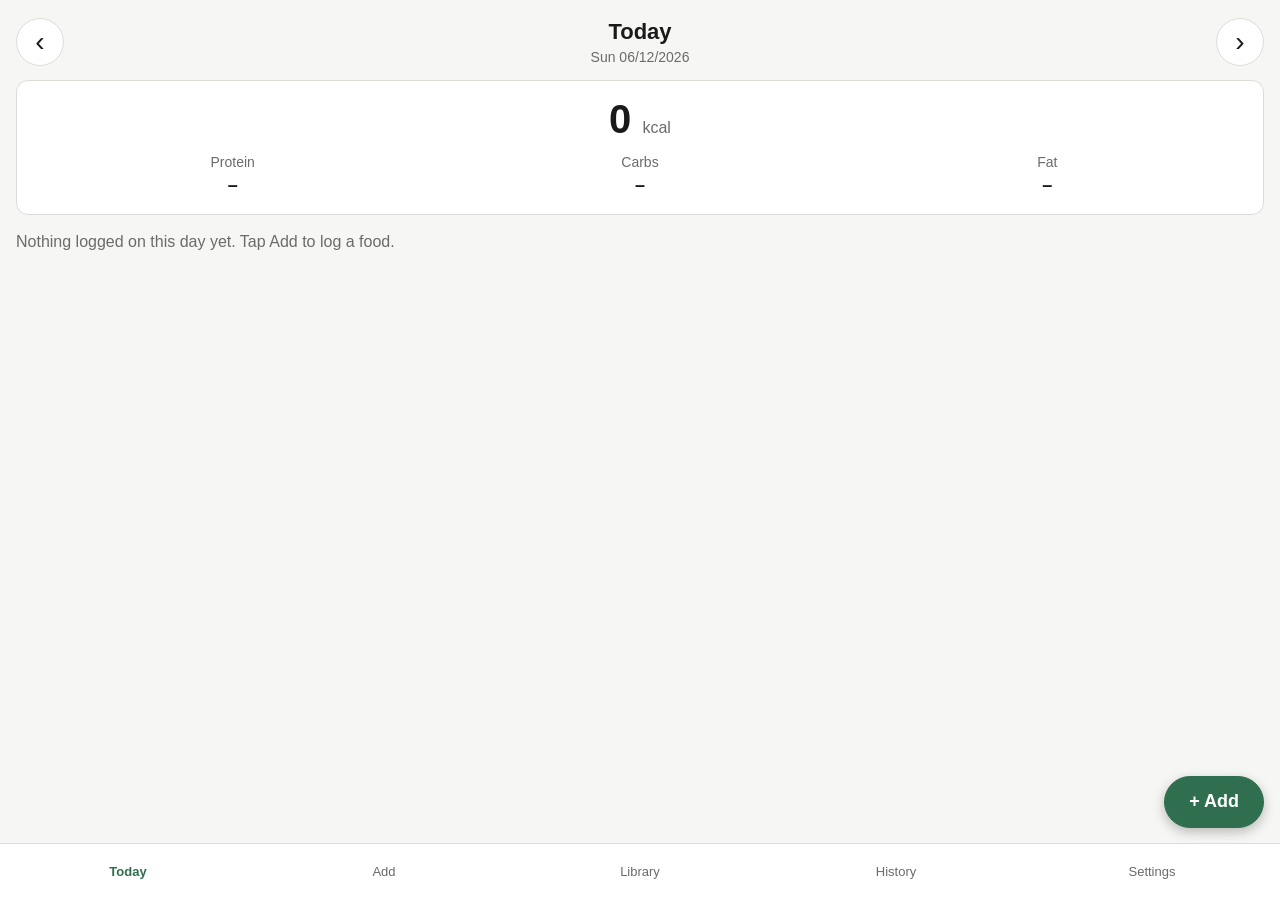
==== index.html @ 3bec568e "Stage 5: offline and install, rename to simple-kcal" ====
<!doctype html>
<html lang="en-GB">
<head>
  <meta charset="utf-8">
  <meta name="viewport" content="width=device-width, initial-scale=1, viewport-fit=cover">
  <meta name="theme-color" content="#f6f6f4" media="(prefers-color-scheme: light)">
  <meta name="theme-color" content="#141414" media="(prefers-color-scheme: dark)">
  <title>simple-kcal</title>
  <link rel="manifest" href="manifest.json">
  <link rel="icon" type="image/png" sizes="192x192" href="icons/icon-192.png">
  <link rel="apple-touch-icon" href="icons/apple-touch-icon.png">
  <meta name="apple-mobile-web-app-capable" content="yes">
  <meta name="mobile-web-app-capable" content="yes">
  <meta name="apple-mobile-web-app-title" content="simple-kcal">
  <meta name="apple-mobile-web-app-status-bar-style" content="default">
  <link rel="stylesheet" href="style.css">
  <script defer src="calc.js"></script>
  <script defer src="app.js"></script>
</head>
<body>
  <main>
    <div id="load-error" class="message error" role="alert" hidden></div>

    <button type="button" id="backup-banner" class="banner" hidden>
      It's been over a week since your last backup. Export a backup in Settings.
    </button>

    <!-- Today -->
    <section id="screen-today" class="screen" data-screen="today">
      <div class="date-nav">
        <button type="button" id="prev-day" class="icon-btn" aria-label="Previous day">&#8249;</button>
        <button type="button" id="day-title-btn" class="day-title" aria-label="Go to today">
          <span id="day-title">Today</span>
          <span id="day-subtitle" class="muted small"></span>
        </button>
        <button type="button" id="next-day" class="icon-btn" aria-label="Next day">&#8250;</button>
      </div>

      <div class="card totals">
        <div class="total-kcal"><span id="total-kcal">0</span> <span class="unit">kcal</span></div>
        <div class="macro-grid">
          <div><span class="muted small">Protein</span><strong id="total-protein">&ndash;</strong></div>
          <div><span class="muted small">Carbs</span><strong id="total-carbs">&ndash;</strong></div>
          <div><span class="muted small">Fat</span><strong id="total-fat">&ndash;</strong></div>
        </div>
        <p id="macro-note" class="muted small" hidden></p>
      </div>

      <ul id="entry-list" class="list"></ul>
      <p id="entry-empty" class="placeholder" hidden>Nothing logged on this day yet. Tap Add to log a food.</p>

      <button type="button" id="today-add" class="btn btn-primary fab">+ Add</button>
    </section>

    <!-- Add -->
    <section id="screen-add" class="screen" data-screen="add" hidden>
      <h1>Add</h1>
      <p id="add-date-note" class="muted small"></p>
      <input type="search" id="food-search" class="search" placeholder="Search my foods and recipes" autocomplete="off" enterkeyhint="search">
      <div class="button-row add-buttons">
        <button type="button" id="new-food-btn" class="btn">New food</button>
        <button type="button" id="new-recipe-btn" class="btn">New recipe</button>
        <button type="button" id="quick-add-btn" class="btn">Quick add</button>
      </div>
      <h2 id="food-list-heading">Recent</h2>
      <ul id="food-results" class="list"></ul>
      <div id="food-empty" class="placeholder" hidden></div>
    </section>

    <!-- Library -->
    <section id="screen-library" class="screen" data-screen="library" hidden>
      <h1>Library</h1>
      <input type="search" id="library-search" class="search" placeholder="Search my foods and recipes" autocomplete="off" enterkeyhint="search">
      <h2 id="library-foods-heading">Foods</h2>
      <ul id="library-foods" class="list"></ul>
      <h2 id="library-recipes-heading">Recipes</h2>
      <ul id="library-recipes" class="list"></ul>
      <p id="library-empty" class="placeholder" hidden></p>
    </section>

    <!-- History -->
    <section id="screen-history" class="screen" data-screen="history" hidden>
      <h1>History</h1>
      <p class="placeholder">A calendar of past days will appear here.</p>
    </section>

    <!-- Settings -->
    <section id="screen-settings" class="screen" data-screen="settings" hidden>
      <h1>Settings</h1>

      <div class="card">
        <h2>Backup</h2>
        <p>Last backed up: <strong id="last-backup">Never</strong></p>
        <p class="muted" id="data-counts"></p>
        <div class="button-row">
          <button type="button" id="export-btn" class="btn btn-primary">Export backup</button>
          <button type="button" id="import-btn" class="btn">Import backup</button>
        </div>
        <input type="file" id="import-file" accept=".json,application/json" hidden>
        <p id="settings-message" class="message" role="status" hidden></p>
        <p class="muted small">Importing replaces all data on this phone.</p>
      </div>

      <div class="card">
        <h2>About</h2>
        <p>simple-kcal version <span id="app-version"></span></p>
        <p class="muted small">All data is stored on this phone only.</p>
      </div>
    </section>
  </main>

  <nav class="tabbar" aria-label="Main">
    <button type="button" data-tab="today" aria-current="page">Today</button>
    <button type="button" data-tab="add">Add</button>
    <button type="button" data-tab="library">Library</button>
    <button type="button" data-tab="history">History</button>
    <button type="button" data-tab="settings">Settings</button>
  </nav>

  <div id="toast" class="toast" role="status" hidden>
    <span id="toast-text"></span>
    <button type="button" id="toast-undo" class="toast-undo" hidden>Undo</button>
  </div>

  <!-- Log a saved food or recipe: choose amount -->
  <dialog id="amount-dialog" class="sheet">
    <form id="amount-form" novalidate>
      <h2 id="amount-title"></h2>
      <p id="amount-per" class="muted small"></p>
      <fieldset id="amount-unit-field" class="field segmented" hidden>
        <legend>Log by</legend>
        <label><input type="radio" name="amount-unit" value="portion" checked> Portions</label>
        <label><input type="radio" name="amount-unit" value="g"> Grams</label>
      </fieldset>
      <label class="field">
        <span id="amount-label">Amount (g)</span>
        <input type="text" id="amount-qty" inputmode="decimal" autocomplete="off">
      </label>
      <p id="amount-preview" class="preview"></p>
      <p class="message error" hidden></p>
      <div class="button-row">
        <button type="button" class="btn" data-close>Cancel</button>
        <button type="submit" class="btn btn-primary" autofocus>Log</button>
      </div>
    </form>
  </dialog>

  <!-- New food: describe it, say how much was eaten, log it (and optionally save it) -->
  <dialog id="food-dialog" class="sheet">
    <form id="food-form" novalidate>
      <h2>New food</h2>

      <h3 class="sheet-section">The food</h3>
      <p class="muted small">As on the packet or label.</p>
      <label class="field">
        <span>Name</span>
        <input type="text" id="food-name" autocomplete="off" autocapitalize="sentences" enterkeyhint="next">
      </label>
      <fieldset class="field segmented">
        <legend>Values are</legend>
        <label><input type="radio" name="food-unit" value="100g" checked> per 100 g</label>
        <label><input type="radio" name="food-unit" value="item"> per item</label>
      </fieldset>
      <label class="field">
        <span id="food-kcal-label">Calories per 100 g (kcal)</span>
        <input type="text" id="food-kcal" inputmode="decimal" autocomplete="off">
      </label>
      <div class="field-row">
        <label class="field"><span>Protein (g)</span><input type="text" id="food-protein" inputmode="decimal" autocomplete="off" placeholder="optional"></label>
        <label class="field"><span>Carbs (g)</span><input type="text" id="food-carbs" inputmode="decimal" autocomplete="off" placeholder="optional"></label>
        <label class="field"><span>Fat (g)</span><input type="text" id="food-fat" inputmode="decimal" autocomplete="off" placeholder="optional"></label>
      </div>

      <h3 class="sheet-section">What you ate</h3>
      <label class="field">
        <span id="food-qty-label">Amount eaten (g)</span>
        <input type="text" id="food-qty" inputmode="decimal" autocomplete="off">
      </label>
      <p id="food-preview" class="preview"></p>

      <p class="message error" hidden></p>
      <label class="check">
        <input type="checkbox" id="food-save" checked> Save to my foods for next time
      </label>
      <div class="button-row">
        <button type="button" class="btn" data-close>Cancel</button>
        <button type="submit" class="btn btn-primary">Log</button>
      </div>
    </form>
  </dialog>

  <!-- Edit a saved food (Library) -->
  <dialog id="edit-food-dialog" class="sheet">
    <form id="edit-food-form" novalidate>
      <h2>Edit saved food</h2>
      <p class="note small">This changes the food in your Library. Entries already logged keep their values unless you choose to update them.</p>
      <label class="field">
        <span>Name</span>
        <input type="text" id="edit-food-name" autocomplete="off" autocapitalize="sentences">
      </label>
      <fieldset class="field segmented">
        <legend>Values are</legend>
        <label><input type="radio" name="edit-food-unit" value="100g"> per 100 g</label>
        <label><input type="radio" name="edit-food-unit" value="item"> per item</label>
      </fieldset>
      <label class="field">
        <span id="edit-food-kcal-label">Calories per 100 g (kcal)</span>
        <input type="text" id="edit-food-kcal" inputmode="decimal" autocomplete="off">
      </label>
      <div class="field-row">
        <label class="field"><span>Protein (g)</span><input type="text" id="edit-food-protein" inputmode="decimal" autocomplete="off" placeholder="unknown"></label>
        <label class="field"><span>Carbs (g)</span><input type="text" id="edit-food-carbs" inputmode="decimal" autocomplete="off" placeholder="unknown"></label>
        <label class="field"><span>Fat (g)</span><input type="text" id="edit-food-fat" inputmode="decimal" autocomplete="off" placeholder="unknown"></label>
      </div>
      <p class="message error" hidden></p>
      <div class="button-row">
        <button type="button" id="edit-food-delete" class="btn btn-danger">Delete</button>
        <button type="button" class="btn" data-close>Cancel</button>
        <button type="submit" class="btn btn-primary">Save</button>
      </div>
    </form>
  </dialog>

  <!-- After editing a saved food: update entries already logged from it? -->
  <dialog id="apply-dialog" class="sheet">
    <form id="apply-form" novalidate>
      <h2 id="apply-title"></h2>
      <p id="apply-text" class="muted"></p>
      <div class="button-stack">
        <button type="button" id="apply-none" class="btn btn-primary" autofocus>Don't update</button>
        <button type="button" id="apply-today" class="btn"></button>
        <button type="button" id="apply-all" class="btn"></button>
      </div>
    </form>
  </dialog>

  <!-- Recipe builder: new (Add) or edit saved (Library) -->
  <dialog id="recipe-dialog" class="sheet">
    <form id="recipe-form" novalidate>
      <h2 id="recipe-title">New recipe</h2>
      <p id="recipe-note" class="note small" hidden>This changes the recipe in your Library. Entries already logged keep their values unless you choose to update them.</p>
      <label class="field">
        <span>Name</span>
        <input type="text" id="recipe-name" autocomplete="off" autocapitalize="sentences" enterkeyhint="done">
      </label>

      <h3 class="sheet-section">Ingredients</h3>
      <ul id="ingredient-list" class="list"></ul>
      <p id="ingredient-empty" class="muted small">No ingredients yet. Add everything that went into the batch.</p>
      <button type="button" id="add-ingredient" class="btn btn-wide">+ Add ingredient</button>

      <h3 class="sheet-section">The batch</h3>
      <div class="field-row">
        <label class="field"><span>Portions</span><input type="text" id="recipe-portions" inputmode="decimal" autocomplete="off"></label>
        <label class="field"><span>Cooked weight (g)</span><input type="text" id="recipe-weight" inputmode="decimal" autocomplete="off" placeholder="optional"></label>
      </div>
      <p class="muted small">Weigh the finished batch without the pan to log by grams. Leave blank to log by portion only.</p>
      <dl id="recipe-summary" class="summary"></dl>

      <div id="recipe-log-section">
        <h3 class="sheet-section">What you ate</h3>
        <fieldset class="field segmented">
          <legend>Log by</legend>
          <label><input type="radio" name="recipe-unit" value="portion" checked> Portions</label>
          <label><input type="radio" name="recipe-unit" value="g"> Grams</label>
        </fieldset>
        <label class="field">
          <span id="recipe-qty-label">Number of portions</span>
          <input type="text" id="recipe-qty" inputmode="decimal" autocomplete="off">
        </label>
        <p id="recipe-preview" class="preview"></p>
        <label class="check">
          <input type="checkbox" id="recipe-save" checked> Save to my recipes for next time
        </label>
      </div>

      <p class="message error" hidden></p>
      <div class="button-row">
        <button type="button" id="recipe-delete" class="btn btn-danger" hidden>Delete</button>
        <button type="button" class="btn" data-close>Cancel</button>
        <button type="button" id="recipe-save-only" class="btn">Save only</button>
        <button type="submit" id="recipe-submit" class="btn btn-primary">Log</button>
      </div>
    </form>
  </dialog>

  <!-- Add or edit one ingredient of the recipe being built -->
  <dialog id="ingredient-dialog" class="sheet">
    <form id="ingredient-form" novalidate>
      <h2 id="ingredient-title">Add ingredient</h2>
      <div id="ingredient-pick">
        <input type="search" id="ingredient-search" class="search" placeholder="Search my foods" autocomplete="off" enterkeyhint="search">
        <ul id="ingredient-results" class="list"></ul>
        <p id="ingredient-results-empty" class="muted small" hidden></p>
        <h3 class="sheet-section">Or type it in</h3>
      </div>
      <p id="ingredient-copied" class="note small" hidden></p>
      <label class="field">
        <span>Name</span>
        <input type="text" id="ing-name" autocomplete="off" autocapitalize="sentences" enterkeyhint="next">
      </label>
      <fieldset class="field segmented">
        <legend>Values are</legend>
        <label><input type="radio" name="ing-unit" value="100g" checked> per 100 g</label>
        <label><input type="radio" name="ing-unit" value="item"> per item</label>
      </fieldset>
      <label class="field">
        <span id="ing-kcal-label">Calories per 100 g (kcal)</span>
        <input type="text" id="ing-kcal" inputmode="decimal" autocomplete="off">
      </label>
      <div class="field-row">
        <label class="field"><span>Protein (g)</span><input type="text" id="ing-protein" inputmode="decimal" autocomplete="off" placeholder="optional"></label>
        <label class="field"><span>Carbs (g)</span><input type="text" id="ing-carbs" inputmode="decimal" autocomplete="off" placeholder="optional"></label>
        <label class="field"><span>Fat (g)</span><input type="text" id="ing-fat" inputmode="decimal" autocomplete="off" placeholder="optional"></label>
      </div>
      <label class="field">
        <span id="ing-amount-label">Weight used (g)</span>
        <input type="text" id="ing-amount" inputmode="decimal" autocomplete="off">
      </label>
      <p id="ing-preview" class="preview"></p>
      <p class="message error" hidden></p>
      <div class="button-row">
        <button type="button" id="ingredient-remove" class="btn btn-danger" hidden>Remove</button>
        <button type="button" class="btn" data-close>Cancel</button>
        <button type="submit" id="ingredient-submit" class="btn btn-primary">Add</button>
      </div>
    </form>
  </dialog>

  <!-- Quick add -->
  <dialog id="quick-dialog" class="sheet">
    <form id="quick-form" novalidate>
      <h2>Quick add</h2>
      <label class="field">
        <span>Calories (kcal)</span>
        <input type="text" id="quick-kcal" inputmode="decimal" autocomplete="off" autofocus>
      </label>
      <label class="field">
        <span>Name</span>
        <input type="text" id="quick-name" autocomplete="off" autocapitalize="sentences" placeholder="optional">
      </label>
      <div class="field-row">
        <label class="field"><span>Protein (g)</span><input type="text" id="quick-protein" inputmode="decimal" autocomplete="off" placeholder="optional"></label>
        <label class="field"><span>Carbs (g)</span><input type="text" id="quick-carbs" inputmode="decimal" autocomplete="off" placeholder="optional"></label>
        <label class="field"><span>Fat (g)</span><input type="text" id="quick-fat" inputmode="decimal" autocomplete="off" placeholder="optional"></label>
      </div>
      <p class="message error" hidden></p>
      <div class="button-row">
        <button type="button" class="btn" data-close>Cancel</button>
        <button type="submit" class="btn btn-primary">Log</button>
      </div>
    </form>
  </dialog>

  <!-- Edit a log entry -->
  <dialog id="entry-dialog" class="sheet">
    <form id="entry-form" novalidate>
      <h2>Edit log entry</h2>
      <p id="entry-origin" class="muted small"></p>
      <label class="field">
        <span>Name</span>
        <input type="text" id="entry-name" autocomplete="off" autocapitalize="sentences" placeholder="optional">
      </label>
      <!-- Food and recipe entries: change the amount; totals recalculate from the entry's own values -->
      <div id="entry-amount-fields">
        <label class="field">
          <span id="entry-qty-label">Amount (g)</span>
          <input type="text" id="entry-qty" inputmode="decimal" autocomplete="off">
        </label>
        <p id="entry-preview" class="preview"></p>
        <details id="entry-nutrition" class="nutrition">
          <summary id="entry-nutrition-summary">Edit nutrition (per 100 g)</summary>
          <p class="muted small">Changes this entry only. Use it if the wrong values were entered when logging.</p>
          <label class="field"><span>Calories (kcal)</span><input type="text" id="entry-n-kcal" inputmode="decimal" autocomplete="off"></label>
          <div class="field-row">
            <label class="field"><span>Protein (g)</span><input type="text" id="entry-n-protein" inputmode="decimal" autocomplete="off" placeholder="unknown"></label>
            <label class="field"><span>Carbs (g)</span><input type="text" id="entry-n-carbs" inputmode="decimal" autocomplete="off" placeholder="unknown"></label>
            <label class="field"><span>Fat (g)</span><input type="text" id="entry-n-fat" inputmode="decimal" autocomplete="off" placeholder="unknown"></label>
          </div>
        </details>
      </div>
      <!-- Quick add entries: the numbers are the totals -->
      <div id="entry-quick-fields">
        <label class="field"><span>Calories (kcal)</span><input type="text" id="entry-kcal" inputmode="decimal" autocomplete="off"></label>
        <div class="field-row">
          <label class="field"><span>Protein (g)</span><input type="text" id="entry-protein" inputmode="decimal" autocomplete="off" placeholder="unknown"></label>
          <label class="field"><span>Carbs (g)</span><input type="text" id="entry-carbs" inputmode="decimal" autocomplete="off" placeholder="unknown"></label>
          <label class="field"><span>Fat (g)</span><input type="text" id="entry-fat" inputmode="decimal" autocomplete="off" placeholder="unknown"></label>
        </div>
      </div>
      <label class="field">
        <span>Date</span>
        <input type="date" id="entry-date">
      </label>
      <p class="message error" hidden></p>
      <div class="button-row">
        <button type="button" id="entry-delete" class="btn btn-danger">Delete</button>
        <button type="button" class="btn" data-close autofocus>Cancel</button>
        <button type="submit" class="btn btn-primary">Save</button>
      </div>
    </form>
  </dialog>
</body>
</html>
---- style.css ----
:root {
  --bg: #f6f6f4;
  --surface: #ffffff;
  --text: #1a1a1a;
  --muted: #6b6b6b;
  --border: #dcdcd8;
  --accent: #2f6f4f;
  --accent-text: #ffffff;
  --danger: #b3261e;
  --notice-bg: #fff4d6;
  --notice-text: #5c4400;
  --tap: 44px;
  --tabbar-h: 56px;
  color-scheme: light dark;
}

@media (prefers-color-scheme: dark) {
  :root {
    --bg: #141414;
    --surface: #1f1f1f;
    --text: #ededed;
    --muted: #9a9a9a;
    --border: #333333;
    --accent: #6cc59a;
    --accent-text: #0b1f15;
    --danger: #f2b8b5;
    --notice-bg: #3a3014;
    --notice-text: #f3dc9a;
  }
}

*,
*::before,
*::after {
  box-sizing: border-box;
}

html {
  -webkit-text-size-adjust: 100%;
}

body {
  margin: 0;
  min-width: 360px;
  background: var(--bg);
  color: var(--text);
  font-family: -apple-system, BlinkMacSystemFont, "Segoe UI", Roboto, "Helvetica Neue", Arial, sans-serif;
  font-size: 16px;
  line-height: 1.4;
}

main {
  padding:
    calc(16px + env(safe-area-inset-top))
    calc(16px + env(safe-area-inset-right))
    calc(var(--tabbar-h) + 24px + env(safe-area-inset-bottom))
    calc(16px + env(safe-area-inset-left));
}

h1 {
  font-size: 1.5rem;
  margin: 0 0 12px;
}

h2 {
  font-size: 1.125rem;
  margin: 0 0 8px;
}

p {
  margin: 0 0 8px;
}

.placeholder,
.muted {
  color: var(--muted);
}

.small {
  font-size: 0.875rem;
}

.card {
  background: var(--surface);
  border: 1px solid var(--border);
  border-radius: 12px;
  padding: 16px;
  margin-bottom: 16px;
}

.button-row {
  display: flex;
  flex-wrap: wrap;
  gap: 8px;
  margin: 12px 0;
}

.btn {
  flex: 1 1 140px;
  padding: 10px 16px;
  border-radius: 10px;
  border: 1px solid var(--border);
  background: var(--surface);
  cursor: pointer;
}

.btn-primary {
  background: var(--accent);
  border-color: var(--accent);
  color: var(--accent-text);
  font-weight: 600;
}

.banner {
  display: block;
  width: 100%;
  text-align: left;
  margin-bottom: 16px;
  padding: 12px 16px;
  border: 0;
  border-radius: 10px;
  background: var(--notice-bg);
  color: var(--notice-text);
  cursor: pointer;
}

[hidden] {
  display: none !important;
}

.message {
  margin: 8px 0;
}

.message.error {
  color: var(--danger);
  font-weight: 600;
}

#load-error {
  margin-bottom: 16px;
}

/* Inputs at 16px or more so iOS does not zoom on focus. */
input,
select,
textarea,
button {
  font: inherit;
  font-size: max(16px, 1rem);
  color: inherit;
}

button {
  min-height: var(--tap);
  min-width: var(--tap);
}

.tabbar {
  position: fixed;
  left: 0;
  right: 0;
  bottom: 0;
  display: grid;
  grid-template-columns: repeat(5, 1fr);
  background: var(--surface);
  border-top: 1px solid var(--border);
  padding: 0 env(safe-area-inset-right) env(safe-area-inset-bottom) env(safe-area-inset-left);
}

.tabbar button {
  height: var(--tabbar-h);
  min-width: 0;
  background: none;
  border: 0;
  color: var(--muted);
  font-size: 0.8125rem;
  cursor: pointer;
}

.tabbar button[aria-current="page"] {
  color: var(--accent);
  font-weight: 600;
}

/* ---------- Today ---------- */

#screen-today {
  padding-bottom: 72px; /* room for the Add button */
}

.date-nav {
  display: flex;
  align-items: center;
  gap: 8px;
  margin-bottom: 12px;
}

.icon-btn {
  width: 48px;
  height: 48px;
  border-radius: 50%;
  border: 1px solid var(--border);
  background: var(--surface);
  font-size: 1.75rem;
  line-height: 1;
  cursor: pointer;
}

.day-title {
  flex: 1;
  display: flex;
  flex-direction: column;
  align-items: center;
  background: none;
  border: 0;
  cursor: pointer;
}

#day-title {
  font-size: 1.375rem;
  font-weight: 700;
}

.totals {
  text-align: center;
}

.total-kcal {
  font-size: 2.5rem;
  font-weight: 700;
  line-height: 1.1;
  margin-bottom: 12px;
}

.total-kcal .unit {
  font-size: 1rem;
  font-weight: 400;
  color: var(--muted);
}

.macro-grid {
  display: grid;
  grid-template-columns: repeat(3, 1fr);
  gap: 8px;
}

.macro-grid div {
  display: flex;
  flex-direction: column;
}

.macro-grid strong {
  font-size: 1.125rem;
}

#macro-note {
  margin: 12px 0 0;
}

.fab {
  position: fixed;
  right: calc(16px + env(safe-area-inset-right));
  bottom: calc(var(--tabbar-h) + 16px + env(safe-area-inset-bottom));
  min-height: 52px;
  padding: 12px 24px;
  border-radius: 26px;
  box-shadow: 0 4px 12px rgba(0, 0, 0, 0.25);
  font-size: 1.125rem;
}

/* ---------- Lists ---------- */

.list {
  list-style: none;
  margin: 0 0 16px;
  padding: 0;
  background: var(--surface);
  border: 1px solid var(--border);
  border-radius: 12px;
  overflow: hidden;
}

.list:empty {
  display: none;
}

.list li + li {
  border-top: 1px solid var(--border);
}

.row {
  display: flex;
  align-items: center;
  gap: 12px;
  width: 100%;
  min-height: 56px;
  padding: 10px 16px;
  background: none;
  border: 0;
  text-align: left;
  cursor: pointer;
}

.row:active {
  background: var(--bg);
}

.row-main {
  flex: 1;
  min-width: 0;
  display: flex;
  flex-direction: column;
}

.row-title {
  font-weight: 600;
  overflow-wrap: anywhere;
}

.row-sub {
  font-size: 0.875rem;
  color: var(--muted);
}

.row-kcal {
  flex: none;
  font-size: 0.9375rem;
  font-weight: 600;
  white-space: nowrap;
}

.search {
  width: 100%;
  min-height: 48px;
  padding: 10px 14px;
  margin: 8px 0 4px;
  border: 1px solid var(--border);
  border-radius: 10px;
  background: var(--surface);
}

#food-empty .btn {
  width: 100%;
}

.btn-danger {
  color: var(--danger);
  border-color: var(--danger);
}

/* ---------- Dialogs (bottom sheets) ---------- */

dialog.sheet {
  width: 100%;
  max-width: 560px;
  max-height: 90vh;
  max-height: 90dvh;
  margin: auto auto 0;
  padding: 20px calc(16px + env(safe-area-inset-right)) calc(16px + env(safe-area-inset-bottom)) calc(16px + env(safe-area-inset-left));
  border: 0;
  border-radius: 16px 16px 0 0;
  background: var(--surface);
  color: var(--text);
  overflow-y: auto;
}

dialog.sheet::backdrop {
  background: rgba(0, 0, 0, 0.45);
}

.field {
  display: flex;
  flex-direction: column;
  gap: 4px;
  margin: 0 0 12px;
  min-width: 0;
}

.field > span,
.field legend {
  font-size: 0.875rem;
  color: var(--muted);
}

.field input[type="text"],
.field input[type="date"] {
  width: 100%;
  min-height: 48px;
  padding: 10px 12px;
  border: 1px solid var(--border);
  border-radius: 10px;
  background: var(--bg);
}

.field-row {
  display: grid;
  grid-template-columns: repeat(auto-fit, minmax(90px, 1fr));
  gap: 8px;
}

.segmented {
  border: 0;
  padding: 0;
  flex-direction: row;
  flex-wrap: wrap;
  gap: 8px;
}

.segmented legend {
  width: 100%;
  margin-bottom: 4px;
}

.segmented label,
.check {
  display: flex;
  align-items: center;
  gap: 8px;
  min-height: 44px;
  cursor: pointer;
}

.segmented label {
  flex: 1;
  padding: 0 12px;
  border: 1px solid var(--border);
  border-radius: 10px;
}

.segmented label:has(input:checked) {
  border-color: var(--accent);
  font-weight: 600;
}

.segmented input,
.check input {
  width: 20px;
  height: 20px;
  accent-color: var(--accent);
}

.preview {
  font-weight: 600;
  min-height: 1.4em;
}

/* ---------- Toast ---------- */

.toast {
  position: fixed;
  left: calc(16px + env(safe-area-inset-left));
  right: calc(16px + env(safe-area-inset-right));
  bottom: calc(var(--tabbar-h) + 80px + env(safe-area-inset-bottom));
  display: flex;
  align-items: center;
  gap: 12px;
  padding: 8px 8px 8px 16px;
  border-radius: 10px;
  background: var(--text);
  color: var(--bg);
  box-shadow: 0 4px 12px rgba(0, 0, 0, 0.25);
  z-index: 10;
}

#toast-text {
  flex: 1;
}

.toast-undo {
  background: none;
  border: 0;
  color: inherit;
  font-weight: 700;
  text-decoration: underline;
  padding: 0 12px;
  cursor: pointer;
}

/* ---------- Sheet sections, notes, Edit nutrition ---------- */

h3.sheet-section {
  font-size: 0.8125rem;
  font-weight: 700;
  text-transform: uppercase;
  letter-spacing: 0.04em;
  color: var(--muted);
  margin: 16px 0 4px;
  padding-top: 12px;
  border-top: 1px solid var(--border);
}

h2 + h3.sheet-section {
  border-top: 0;
  padding-top: 0;
}

.note {
  padding: 10px 12px;
  margin-bottom: 12px;
  border-radius: 10px;
  background: var(--notice-bg);
  color: var(--notice-text);
}

.nutrition {
  margin: 4px 0 12px;
  border: 1px solid var(--border);
  border-radius: 10px;
  padding: 0 12px;
}

.nutrition summary {
  min-height: 44px;
  display: flex;
  align-items: center;
  cursor: pointer;
  color: var(--accent);
  font-weight: 600;
}

.nutrition[open] {
  padding-bottom: 4px;
}

.button-stack {
  display: flex;
  flex-direction: column;
  gap: 8px;
  margin: 12px 0;
}

.button-stack .btn {
  flex: none;
  width: 100%;
}

/* ---------- Recipes ---------- */

.add-buttons .btn {
  flex-basis: 90px;
  padding-left: 8px;
  padding-right: 8px;
}

.btn-wide {
  display: block;
  width: 100%;
  min-height: var(--tap);
  margin-bottom: 8px;
}

.summary {
  display: grid;
  grid-template-columns: auto 1fr;
  gap: 4px 12px;
  margin: 4px 0 12px;
  padding: 12px;
  border-radius: 10px;
  background: var(--bg);
}

.summary dt {
  color: var(--muted);
  font-size: 0.875rem;
}

.summary dd {
  margin: 0;
  font-weight: 600;
}

.segmented label:has(input:disabled) {
  opacity: 0.45;
  cursor: not-allowed;
}

#food-empty .btn + .btn {
  margin-top: 8px;
}
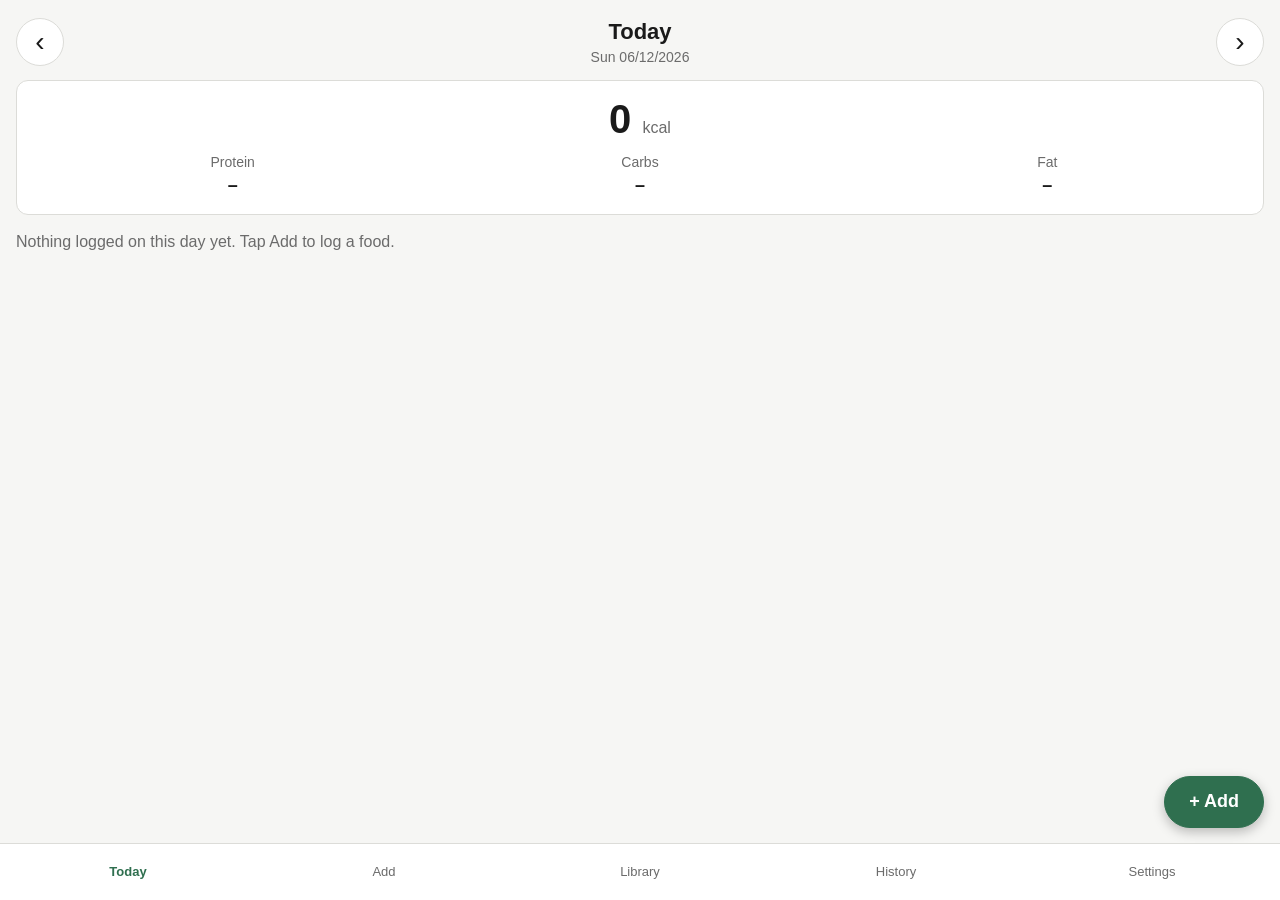
==== commit 25c655a2: "Stage 6: calendar history" ====
--- a/index.html
+++ b/index.html
@@ -80,8 +80,21 @@
 
     <!-- History -->
     <section id="screen-history" class="screen" data-screen="history" hidden>
-      <h1>History</h1>
-      <p class="placeholder">A calendar of past days will appear here.</p>
+      <div class="date-nav">
+        <button type="button" id="prev-month" class="icon-btn" aria-label="Previous month">&#8249;</button>
+        <button type="button" id="month-title-btn" class="day-title" aria-label="Go to this month">
+          <span id="month-title"></span>
+          <span class="muted small">kcal per day</span>
+        </button>
+        <button type="button" id="next-month" class="icon-btn" aria-label="Next month">&#8250;</button>
+      </div>
+      <div class="cal" id="calendar">
+        <div class="cal-head" aria-hidden="true">
+          <span>Mon</span><span>Tue</span><span>Wed</span><span>Thu</span><span>Fri</span><span>Sat</span><span>Sun</span>
+        </div>
+        <div class="cal-days" id="cal-days"></div>
+      </div>
+      <p class="muted small cal-hint">Tap a day to see its log.</p>
     </section>
 
     <!-- Settings -->
--- a/style.css
+++ b/style.css
@@ -578,3 +578,59 @@
 #food-empty .btn + .btn {
   margin-top: 8px;
 }
+
+/* ---------- History calendar ---------- */
+
+.cal-head,
+.cal-days {
+  display: grid;
+  grid-template-columns: repeat(7, minmax(0, 1fr));
+  gap: 4px;
+}
+
+.cal-head {
+  margin-bottom: 4px;
+  text-align: center;
+  font-size: 0.8125rem;
+  color: var(--muted);
+}
+
+.cal-day {
+  min-width: 0;
+  min-height: 56px;
+  padding: 4px 0;
+  display: flex;
+  flex-direction: column;
+  align-items: center;
+  justify-content: flex-start;
+  gap: 2px;
+  border: 1px solid var(--border);
+  border-radius: 8px;
+  background: var(--surface);
+  cursor: pointer;
+}
+
+.cal-day.is-today {
+  border: 2px solid var(--accent);
+}
+
+.cal-day:disabled {
+  opacity: 0.4;
+  cursor: default;
+}
+
+.cal-num {
+  font-size: 0.9375rem;
+  font-weight: 600;
+}
+
+.cal-kcal {
+  font-size: 0.75rem;
+  color: var(--accent);
+  font-variant-numeric: tabular-nums;
+}
+
+.cal-hint {
+  margin-top: 12px;
+  text-align: center;
+}
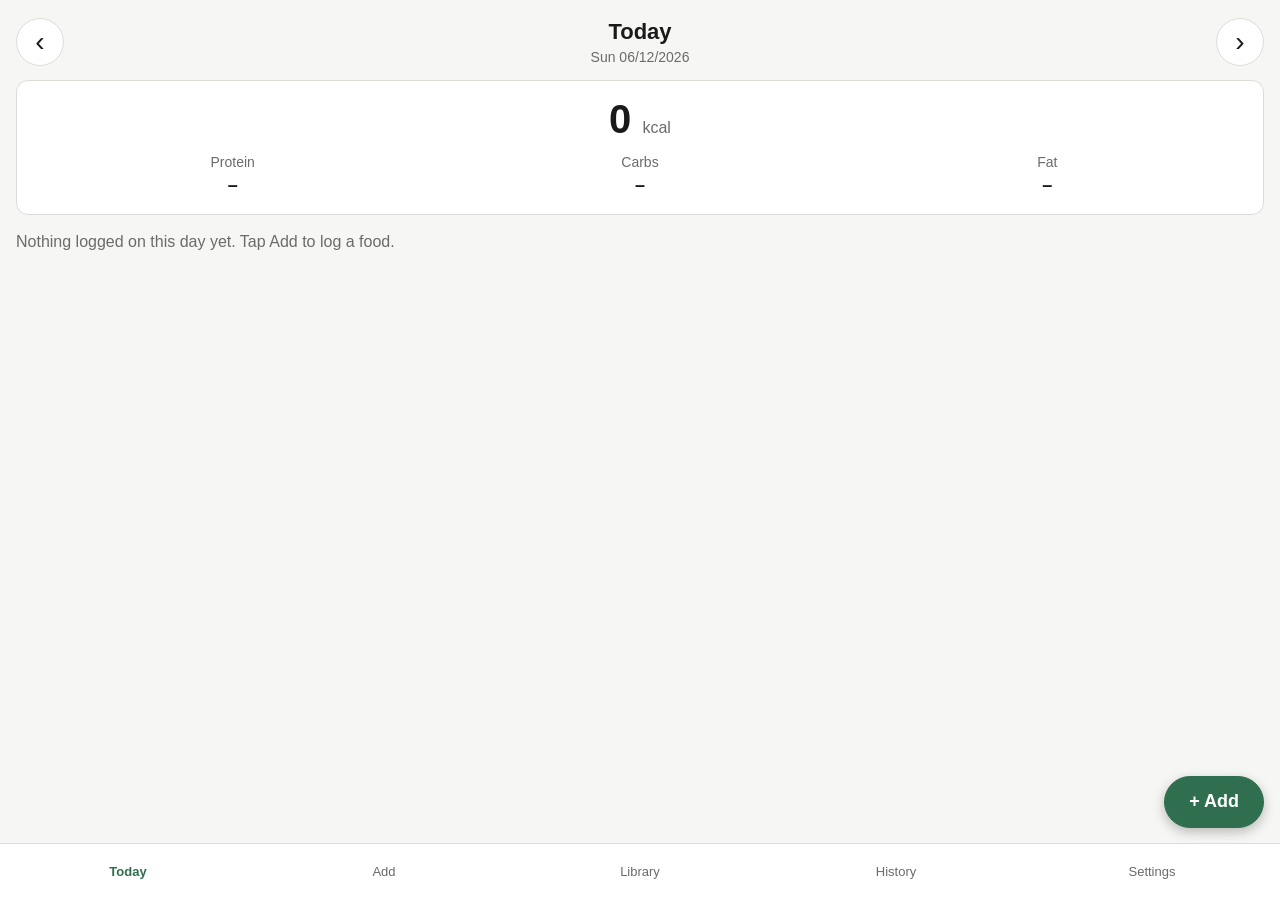
==== commit f99c7ac5: "Switch to ES modules" ====
--- a/index.html
+++ b/index.html
@@ -14,8 +14,7 @@
   <meta name="apple-mobile-web-app-title" content="simple-kcal">
   <meta name="apple-mobile-web-app-status-bar-style" content="default">
   <link rel="stylesheet" href="style.css">
-  <script defer src="calc.js"></script>
-  <script defer src="app.js"></script>
+  <script type="module" src="app.js"></script>
 </head>
 <body>
   <main>
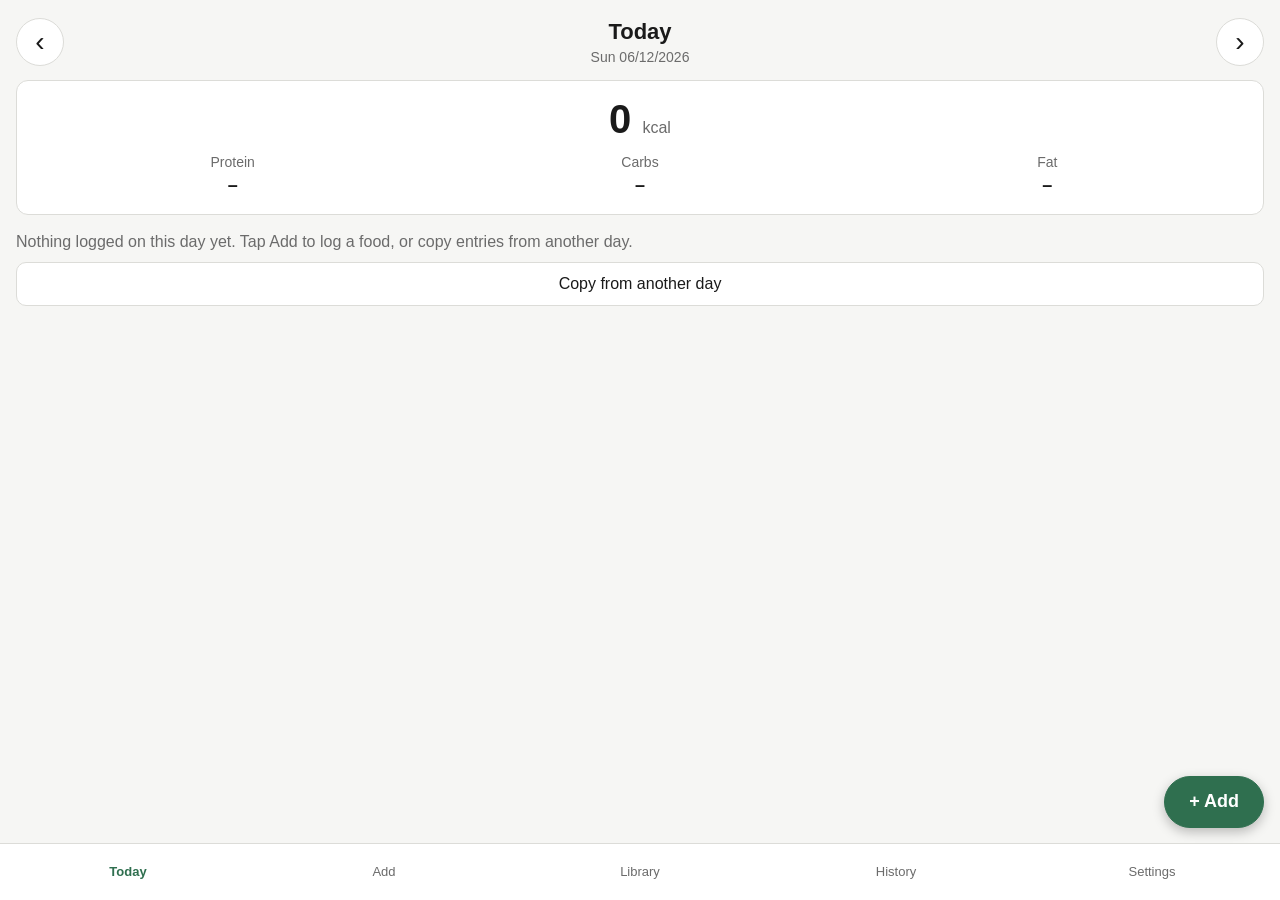
==== commit cdd7c89d: "Stage 7: copy entries from another day" ====
--- a/index.html
+++ b/index.html
@@ -46,7 +46,8 @@
       </div>
 
       <ul id="entry-list" class="list"></ul>
-      <p id="entry-empty" class="placeholder" hidden>Nothing logged on this day yet. Tap Add to log a food.</p>
+      <p id="entry-empty" class="placeholder" hidden>Nothing logged on this day yet. Tap Add to log a food, or copy entries from another day.</p>
+      <button type="button" id="copy-btn" class="btn btn-wide">Copy from another day</button>
 
       <button type="button" id="today-add" class="btn btn-primary fab">+ Add</button>
     </section>
@@ -360,6 +361,28 @@
       <div class="button-row">
         <button type="button" class="btn" data-close>Cancel</button>
         <button type="submit" class="btn btn-primary">Log</button>
+      </div>
+    </form>
+  </dialog>
+
+  <!-- Copy entries from another day to the day being viewed -->
+  <dialog id="copy-dialog" class="sheet">
+    <form id="copy-form" novalidate>
+      <h2>Copy entries</h2>
+      <div class="date-nav">
+        <button type="button" id="copy-prev" class="icon-btn" aria-label="Earlier day">&#8249;</button>
+        <div class="day-title">
+          <span id="copy-day"></span>
+          <span id="copy-day-total" class="muted small"></span>
+        </div>
+        <button type="button" id="copy-next" class="icon-btn" aria-label="Later day">&#8250;</button>
+      </div>
+      <ul id="copy-list" class="list"></ul>
+      <p id="copy-empty" class="muted small" hidden></p>
+      <p class="message error" hidden></p>
+      <div class="button-row">
+        <button type="button" class="btn" data-close>Cancel</button>
+        <button type="submit" id="copy-submit" class="btn btn-primary">Copy</button>
       </div>
     </form>
   </dialog>
--- a/style.css
+++ b/style.css
@@ -634,3 +634,22 @@
   margin-top: 12px;
   text-align: center;
 }
+
+/* ---------- Copy entries ---------- */
+
+#copy-day {
+  font-size: 1.125rem;
+  font-weight: 700;
+}
+
+label.row input[type="checkbox"] {
+  flex: none;
+  width: 22px;
+  height: 22px;
+  accent-color: var(--accent);
+}
+
+.btn:disabled {
+  opacity: 0.5;
+  cursor: default;
+}
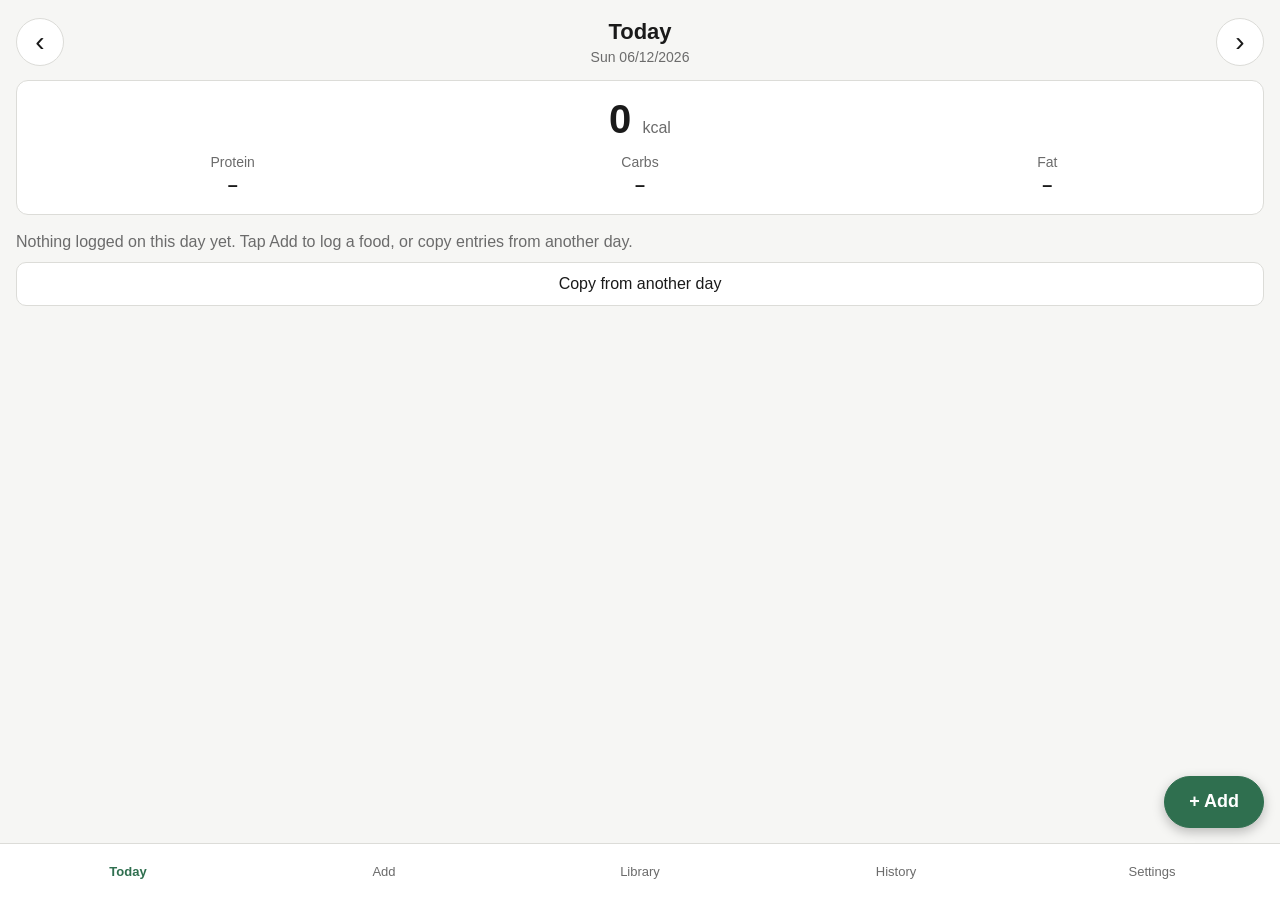
==== commit 94b65fde: "Stage 11: cook a saved recipe again as a new batch" ====
--- a/index.html
+++ b/index.html
@@ -37,6 +37,12 @@
 
       <div class="card totals">
         <div class="total-kcal"><span id="total-kcal">0</span> <span class="unit">kcal</span></div>
+        <div id="target" class="target" hidden>
+          <div id="target-bar" class="target-bar" role="progressbar" aria-label="Progress towards daily target" aria-valuemin="0" aria-valuemax="100">
+            <div id="target-fill" class="target-fill"></div>
+          </div>
+          <p id="target-text" class="target-text"></p>
+        </div>
         <div class="macro-grid">
           <div><span class="muted small">Protein</span><strong id="total-protein">&ndash;</strong></div>
           <div><span class="muted small">Carbs</span><strong id="total-carbs">&ndash;</strong></div>
@@ -95,11 +101,52 @@
         <div class="cal-days" id="cal-days"></div>
       </div>
       <p class="muted small cal-hint">Tap a day to see its log.</p>
+
+      <div class="card">
+        <h2>Daily averages</h2>
+        <div class="avg-grid">
+          <div class="avg" id="avg-month">
+            <span class="muted small" id="avg-month-label"></span>
+            <strong class="avg-kcal" id="avg-month-kcal"></strong>
+            <span class="muted small" id="avg-month-days"></span>
+            <span class="avg-target small" id="avg-month-target"></span>
+          </div>
+          <div class="avg" id="avg-week">
+            <span class="muted small">Last 7 days</span>
+            <strong class="avg-kcal" id="avg-week-kcal"></strong>
+            <span class="muted small" id="avg-week-days"></span>
+            <span class="avg-target small" id="avg-week-target"></span>
+          </div>
+        </div>
+        <p class="muted small">Only days with something logged count. Today counts once it is over.</p>
+      </div>
     </section>
 
     <!-- Settings -->
     <section id="screen-settings" class="screen" data-screen="settings" hidden>
       <h1>Settings</h1>
+
+      <div class="card">
+        <h2>Daily target</h2>
+        <form id="target-form" novalidate>
+          <label class="field">
+            <span>Calories per day (kcal)</span>
+            <input type="text" id="target-kcal" inputmode="numeric" autocomplete="off" placeholder="No target">
+          </label>
+          <p class="muted small">Shown as a progress bar on Today. Leave blank for no target.</p>
+          <p class="message error" hidden></p>
+          <div class="button-row">
+            <button type="submit" class="btn btn-primary">Save target</button>
+          </div>
+        </form>
+      </div>
+
+      <div class="card">
+        <h2>Pans</h2>
+        <p class="muted small">Save the empty weight of the pans you cook batches in. When you make a recipe, weigh the batch in its pan and the app takes the pan off.</p>
+        <ul id="pan-list" class="list"></ul>
+        <button type="button" id="add-pan" class="btn btn-wide">+ Add pan</button>
+      </div>
 
       <div class="card">
         <h2>Backup</h2>
@@ -251,7 +298,7 @@
   <dialog id="recipe-dialog" class="sheet">
     <form id="recipe-form" novalidate>
       <h2 id="recipe-title">New recipe</h2>
-      <p id="recipe-note" class="note small" hidden>This changes the recipe in your Library. Entries already logged keep their values unless you choose to update them.</p>
+      <p id="recipe-note" class="note small" hidden></p>
       <label class="field">
         <span>Name</span>
         <input type="text" id="recipe-name" autocomplete="off" autocapitalize="sentences" enterkeyhint="done">
@@ -265,9 +312,12 @@
       <h3 class="sheet-section">The batch</h3>
       <div class="field-row">
         <label class="field"><span>Portions</span><input type="text" id="recipe-portions" inputmode="decimal" autocomplete="off"></label>
-        <label class="field"><span>Cooked weight (g)</span><input type="text" id="recipe-weight" inputmode="decimal" autocomplete="off" placeholder="optional"></label>
-      </div>
-      <p class="muted small">Weigh the finished batch without the pan to log by grams. Leave blank to log by portion only.</p>
+        <label class="field"><span id="recipe-weight-label">Cooked weight (g)</span><input type="text" id="recipe-weight" inputmode="decimal" autocomplete="off" placeholder="optional"></label>
+      </div>
+      <fieldset id="recipe-pan-field" class="field segmented" hidden>
+        <legend>Weighed in</legend>
+      </fieldset>
+      <p id="recipe-weight-note" class="muted small"></p>
       <dl id="recipe-summary" class="summary"></dl>
 
       <div id="recipe-log-section">
@@ -287,6 +337,7 @@
         </label>
       </div>
 
+      <button type="button" id="recipe-cook-again" class="btn btn-wide" hidden>Cook again (new batch)</button>
       <p class="message error" hidden></p>
       <div class="button-row">
         <button type="button" id="recipe-delete" class="btn btn-danger" hidden>Delete</button>
@@ -361,6 +412,28 @@
       <div class="button-row">
         <button type="button" class="btn" data-close>Cancel</button>
         <button type="submit" class="btn btn-primary">Log</button>
+      </div>
+    </form>
+  </dialog>
+
+  <!-- Add or edit a saved pan (Settings) -->
+  <dialog id="pan-dialog" class="sheet">
+    <form id="pan-form" novalidate>
+      <h2 id="pan-title">Add pan</h2>
+      <label class="field">
+        <span>Name</span>
+        <input type="text" id="pan-name" autocomplete="off" autocapitalize="sentences" placeholder="for example Big pot" enterkeyhint="next">
+      </label>
+      <label class="field">
+        <span>Empty weight (g)</span>
+        <input type="text" id="pan-weight" inputmode="decimal" autocomplete="off">
+      </label>
+      <p class="muted small">Weigh it empty and clean. Include the lid if you weigh batches with the lid on.</p>
+      <p class="message error" hidden></p>
+      <div class="button-row">
+        <button type="button" id="pan-delete" class="btn btn-danger" hidden>Delete</button>
+        <button type="button" class="btn" data-close>Cancel</button>
+        <button type="submit" class="btn btn-primary">Save</button>
       </div>
     </form>
   </dialog>
--- a/style.css
+++ b/style.css
@@ -9,6 +9,7 @@
   --danger: #b3261e;
   --notice-bg: #fff4d6;
   --notice-text: #5c4400;
+  --over: #b45309;
   --tap: 44px;
   --tabbar-h: 56px;
   color-scheme: light dark;
@@ -26,6 +27,7 @@
     --danger: #f2b8b5;
     --notice-bg: #3a3014;
     --notice-text: #f3dc9a;
+    --over: #f0b35a;
   }
 }
 
@@ -653,3 +655,80 @@
   opacity: 0.5;
   cursor: default;
 }
+
+/* ---------- Daily target ---------- */
+
+.target {
+  margin: -4px 0 14px;
+}
+
+.target-bar {
+  height: 10px;
+  border-radius: 5px;
+  background: var(--border);
+  overflow: hidden;
+}
+
+.target-fill {
+  height: 100%;
+  border-radius: inherit;
+  background: var(--accent);
+}
+
+.target.is-over .target-fill {
+  background: var(--over);
+}
+
+.target-text {
+  margin: 6px 0 0;
+  font-size: 0.875rem;
+  color: var(--muted);
+}
+
+.target.is-over .target-text {
+  color: var(--over);
+  font-weight: 600;
+}
+
+/* ---------- History averages ---------- */
+
+.avg-grid {
+  display: grid;
+  grid-template-columns: 1fr 1fr;
+  gap: 12px;
+  margin-bottom: 12px;
+}
+
+.avg {
+  display: flex;
+  flex-direction: column;
+  gap: 2px;
+  min-width: 0;
+}
+
+.avg-kcal {
+  font-size: 1.5rem;
+  line-height: 1.2;
+}
+
+.avg-target {
+  color: var(--muted);
+}
+
+.avg-target.is-over {
+  color: var(--over);
+  font-weight: 600;
+}
+
+/* Radio and checkbox circles keep their size when the label text wraps. */
+.segmented input,
+.check input {
+  flex: none;
+}
+
+/* An option label with a second, smaller line (e.g. a pan and its weight). */
+.option-text {
+  display: flex;
+  flex-direction: column;
+  line-height: 1.25;
+}
